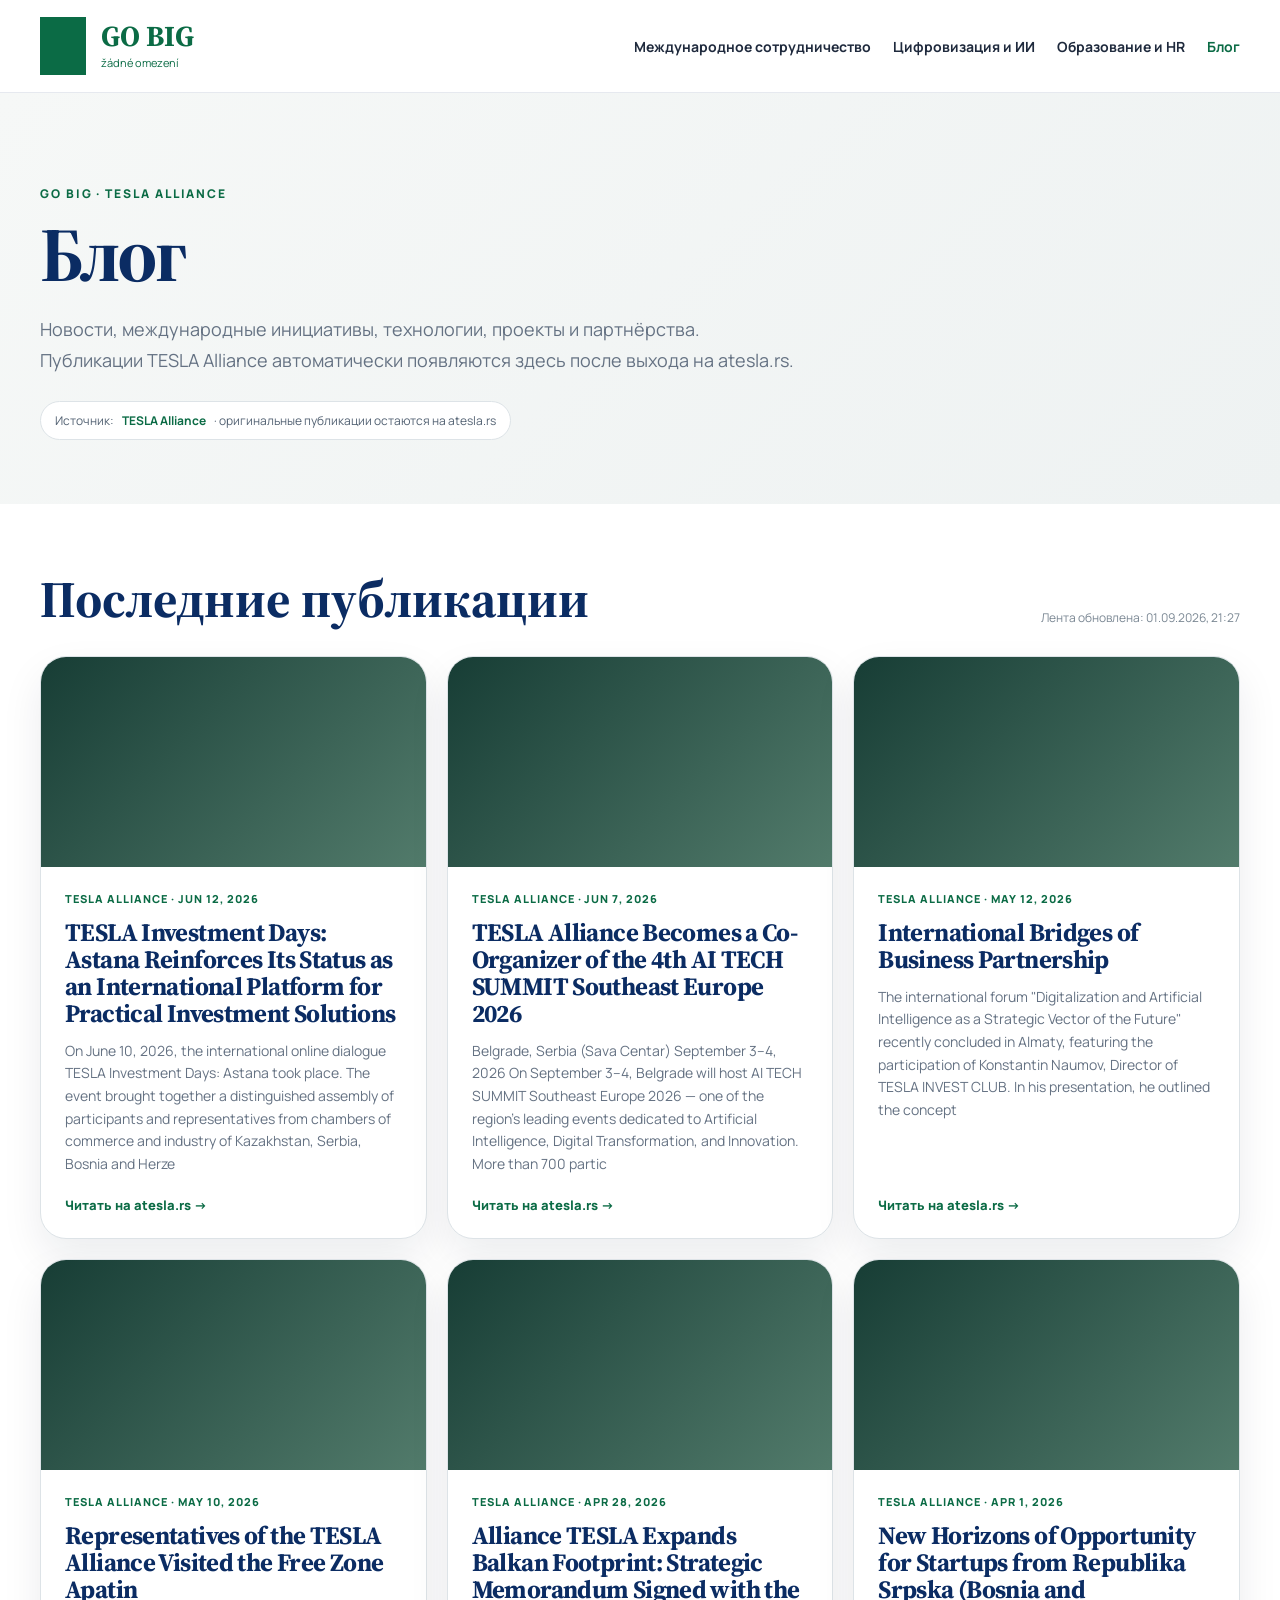
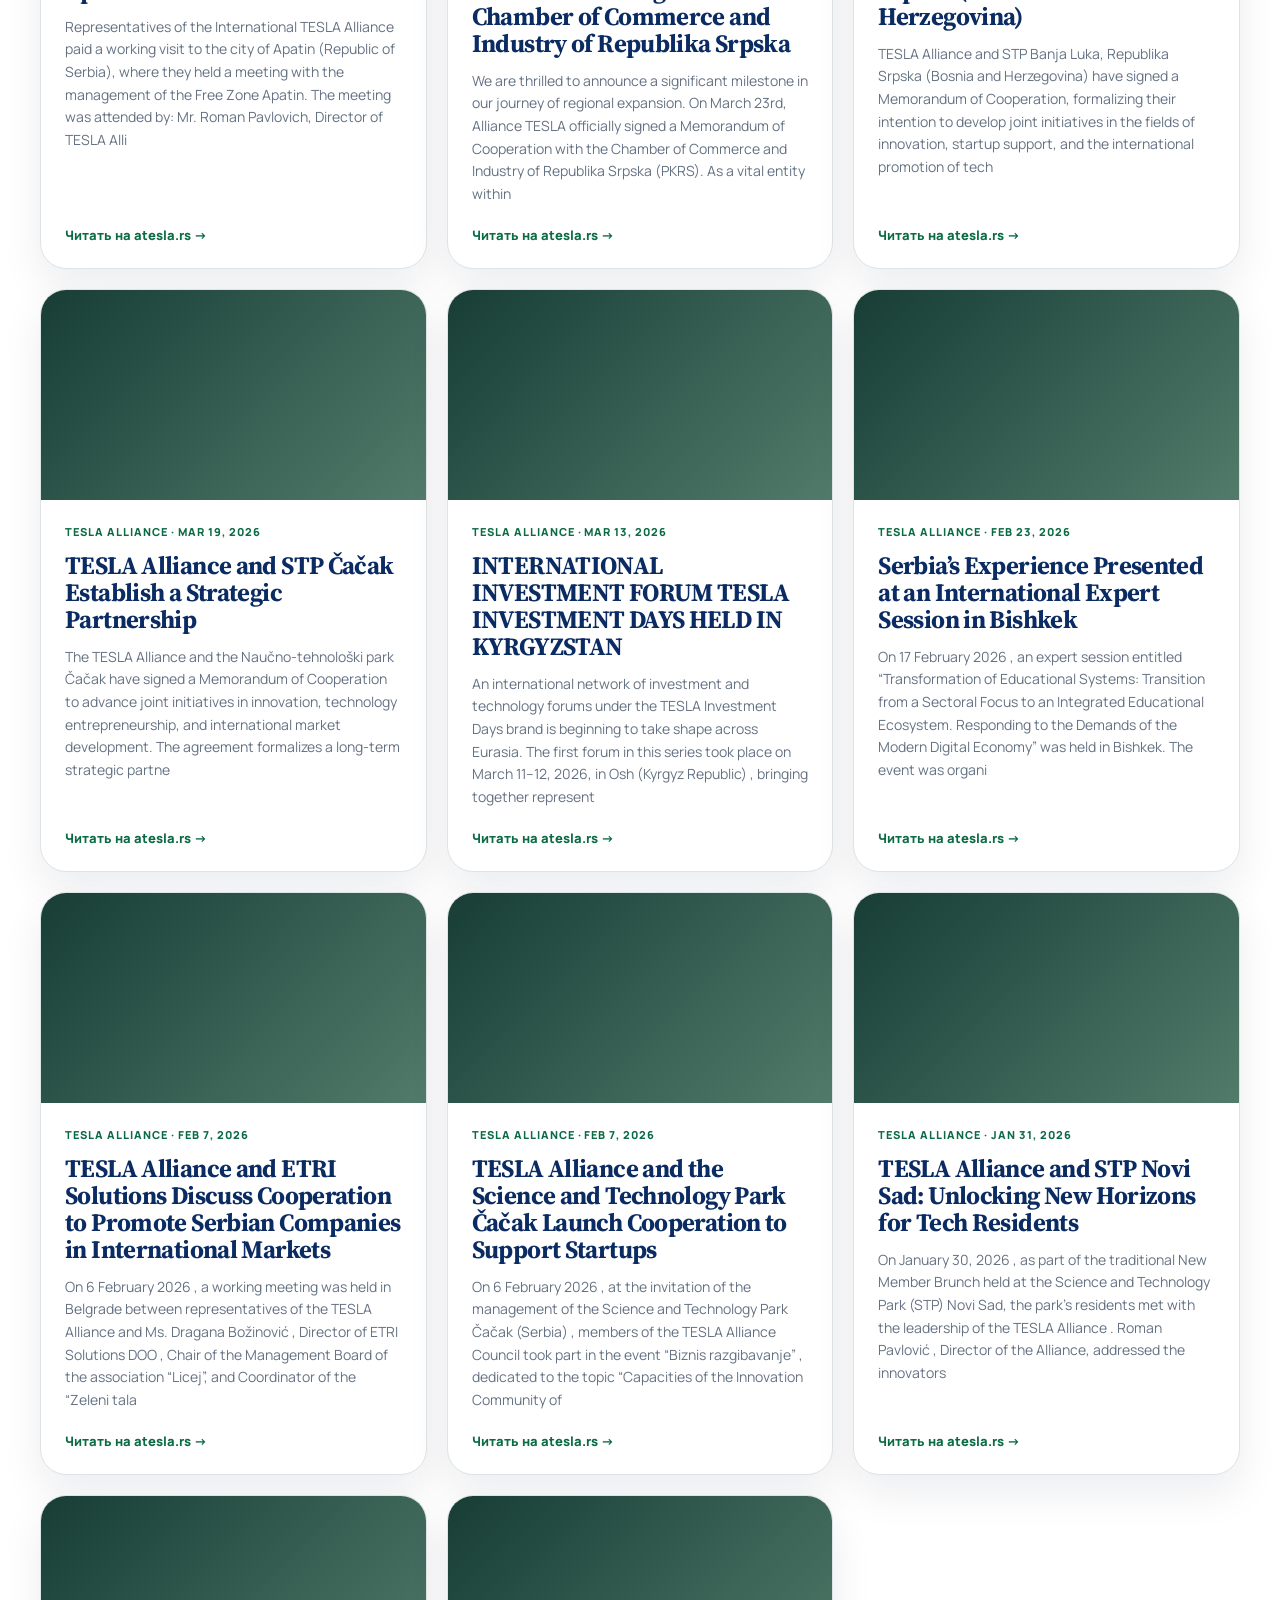
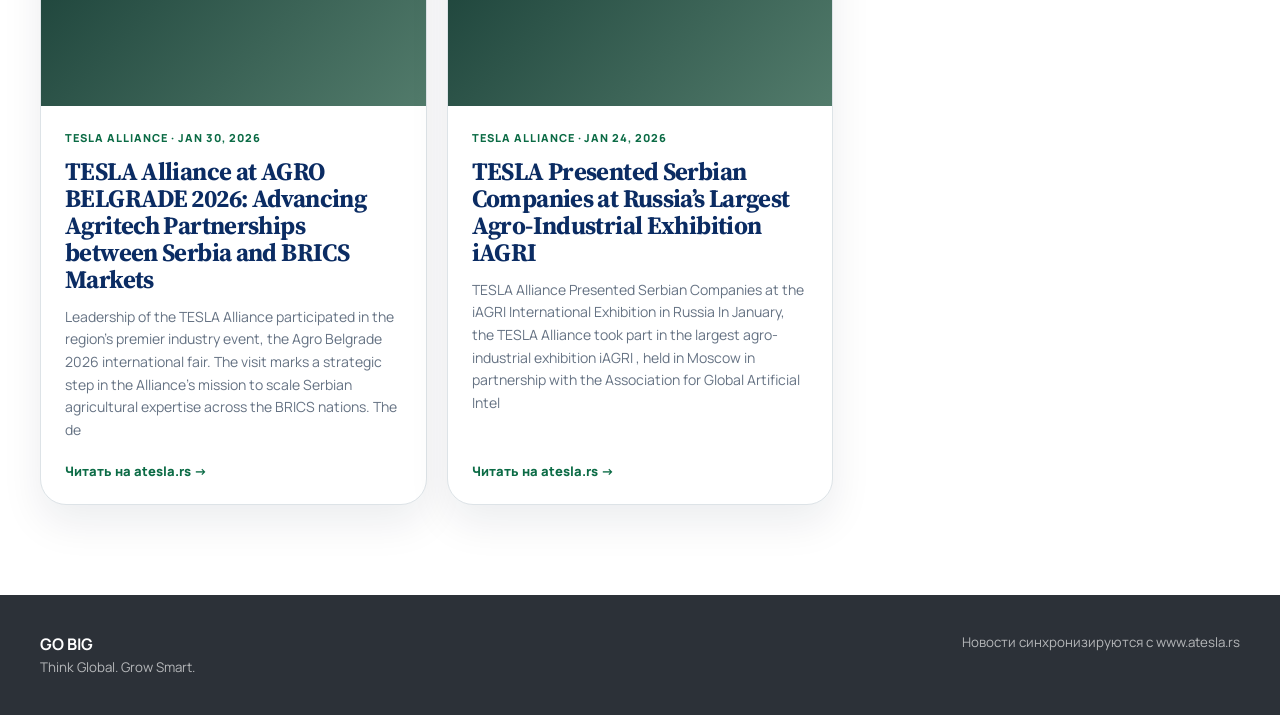
==== blog.html @ 586d740b "Add root GO BIG blog page" ====
<!doctype html>
<html lang="ru">
<head>
<meta charset="utf-8"/>
<meta name="viewport" content="width=device-width,initial-scale=1"/>
<title>Блог — GO BIG</title>
<meta name="description" content="Новости, международные проекты, технологии и партнёрства GO BIG и TESLA Alliance."/>
<style>
@import url('https://fonts.googleapis.com/css2?family=Manrope:wght@400;500;600;700;800&family=Source+Serif+4:opsz,wght@8..60,600;8..60,700&display=swap');
:root{--green:#0B6B45;--navy:#0B2C63;--ink:#1F2A3D;--muted:#657283;--soft:#F3F5F7;--line:#DDE3E7;--serif:"Source Serif 4",Georgia,serif;--sans:"Manrope",Arial,sans-serif;--shadow:0 18px 42px rgba(17,29,47,.08)}
*{box-sizing:border-box}body{margin:0;background:#fff;color:var(--ink);font-family:var(--sans)}a{text-decoration:none;color:inherit}.wrap{width:min(1200px,calc(100% - 48px));margin:auto}header{position:sticky;top:0;z-index:20;background:rgba(255,255,255,.96);border-bottom:1px solid rgba(11,44,99,.1);backdrop-filter:blur(10px)}.head{min-height:92px;display:flex;align-items:center;justify-content:space-between;gap:24px}.brand{display:flex;align-items:center;gap:15px}.mark{width:46px;height:58px;background:var(--green)}.brand strong{display:block;color:var(--green);font:700 29px/1 var(--serif)}.brand small{display:block;margin-top:4px;color:var(--green);font-size:11px}.nav{display:flex;gap:22px;align-items:center;font-size:14px;font-weight:700}.nav a:hover,.nav .active{color:var(--green)}
.hero{padding:92px 0 64px;background:linear-gradient(135deg,#f6f8f7 0%,#eef2f2 100%)}.kicker{color:var(--green);font-size:12px;font-weight:800;letter-spacing:.16em;text-transform:uppercase}.hero h1{margin:16px 0 0;color:var(--navy);font:700 clamp(52px,6vw,82px)/.94 var(--serif);letter-spacing:-.04em}.hero p{margin:24px 0 0;max-width:760px;color:var(--muted);font-size:18px;line-height:1.7}.source-note{display:inline-flex;gap:8px;align-items:center;margin-top:26px;padding:10px 14px;border-radius:999px;background:#fff;border:1px solid var(--line);font-size:12px;color:#536273}.source-note b{color:var(--green)}
.blog{padding:70px 0 90px}.blog-top{display:flex;justify-content:space-between;align-items:end;gap:30px;margin-bottom:30px}.blog-top h2{margin:0;color:var(--navy);font:700 clamp(34px,4vw,52px)/1 var(--serif)}.sync-state{font-size:12px;color:#7a8793}.grid{display:grid;grid-template-columns:repeat(3,minmax(0,1fr));gap:20px}.card{display:flex;flex-direction:column;min-height:430px;border:1px solid var(--line);border-radius:26px;overflow:hidden;background:#fff;box-shadow:var(--shadow);transition:transform .22s ease,box-shadow .22s ease}.card:hover{transform:translateY(-3px);box-shadow:0 24px 48px rgba(17,29,47,.11)}.media{height:210px;background:linear-gradient(135deg,#173d35,#527b6b);overflow:hidden}.media img{width:100%;height:100%;object-fit:cover}.body{padding:24px;display:flex;flex:1;flex-direction:column}.meta{color:var(--green);font-size:11px;font-weight:800;letter-spacing:.09em;text-transform:uppercase}.body h3{margin:13px 0 0;color:var(--navy);font:700 25px/1.08 var(--serif);letter-spacing:-.025em}.body p{margin:13px 0 0;color:var(--muted);font-size:14px;line-height:1.62}.more{margin-top:auto;padding-top:20px;color:var(--green);font-size:13px;font-weight:800}.empty{grid-column:1/-1;padding:38px;border:1px dashed #cbd4d9;border-radius:22px;color:var(--muted);line-height:1.7;background:#fafbfb}.footer{padding:38px 0;background:#2C3138;color:#fff}.foot{display:flex;justify-content:space-between;gap:30px}.foot small{color:rgba(255,255,255,.65)}
@media(max-width:900px){.grid{grid-template-columns:repeat(2,1fr)}.nav{gap:12px;font-size:12px}}@media(max-width:650px){.wrap{width:calc(100% - 28px)}.head{padding:14px 0;align-items:flex-start;flex-direction:column}.nav{overflow-x:auto;width:100%;white-space:nowrap;padding-bottom:5px}.hero{padding:65px 0 48px}.hero h1{font-size:50px}.grid{grid-template-columns:1fr}.blog-top{display:block}.sync-state{display:block;margin-top:10px}.card{min-height:0}.media{height:220px}.foot{flex-direction:column}}
</style>
</head>
<body>
<header><div class="wrap head"><a class="brand" href="index.html"><span class="mark"></span><span><strong>GO BIG</strong><small>žádné omezení</small></span></a><nav class="nav"><a href="international.html">Международное сотрудничество</a><a href="digital-ai.html">Цифровизация и ИИ</a><a href="education-hr.html">Образование и HR</a><a class="active" href="blog.html">Блог</a></nav></div></header>
<main>
<section class="hero"><div class="wrap"><div class="kicker">GO BIG · TESLA Alliance</div><h1>Блог</h1><p>Новости, международные инициативы, технологии, проекты и партнёрства. Публикации TESLA Alliance автоматически появляются здесь после выхода на atesla.rs.</p><div class="source-note">Источник: <b>TESLA Alliance</b> · оригинальные публикации остаются на atesla.rs</div></div></section>
<section class="blog"><div class="wrap"><div class="blog-top"><h2>Последние публикации</h2><span class="sync-state" id="syncState">Обновляем ленту…</span></div><div class="grid" id="blogGrid"><div class="empty">Загружаем публикации TESLA Alliance…</div></div></div></section>
</main>
<footer class="footer"><div class="wrap foot"><div><strong>GO BIG</strong><br><small>Think Global. Grow Smart.</small></div><small>Новости синхронизируются с www.atesla.rs</small></div></footer>
<script>
const grid=document.getElementById('blogGrid');
const state=document.getElementById('syncState');
const esc=s=>String(s||'').replace(/[&<>"']/g,c=>({'&':'&amp;','<':'&lt;','>':'&gt;','"':'&quot;',"'":'&#39;'}[c]));
fetch('assets/blog-data.json',{cache:'no-store'}).then(r=>{if(!r.ok)throw new Error('feed');return r.json()}).then(data=>{
 const items=Array.isArray(data.items)?data.items:[];
 if(!items.length)throw new Error('empty');
 grid.innerHTML=items.map(x=>`<a class="card" href="${esc(x.url)}" target="_blank" rel="noopener"><div class="media">${x.image?`<img src="${esc(x.image)}" alt="" loading="lazy" onerror="this.remove()">`:''}</div><div class="body"><div class="meta">${esc(x.source||'TESLA Alliance')}${x.date?` · ${esc(x.date)}`:''}</div><h3>${esc(x.title)}</h3>${x.summary?`<p>${esc(x.summary)}</p>`:''}<div class="more">Читать на atesla.rs →</div></div></a>`).join('');
 if(data.updated_at){const d=new Date(data.updated_at);state.textContent='Лента обновлена: '+d.toLocaleString('ru-RU',{day:'2-digit',month:'2-digit',year:'numeric',hour:'2-digit',minute:'2-digit'});}else state.textContent='Автоматическая лента TESLA Alliance';
}).catch(()=>{grid.innerHTML='<div class="empty">Лента временно недоступна. Оригинальные публикации можно посмотреть на <a href="https://www.atesla.rs/blog" target="_blank" rel="noopener" style="color:#0B6B45;font-weight:800">atesla.rs →</a></div>';state.textContent='Источник: atesla.rs';});
</script>
</body></html>
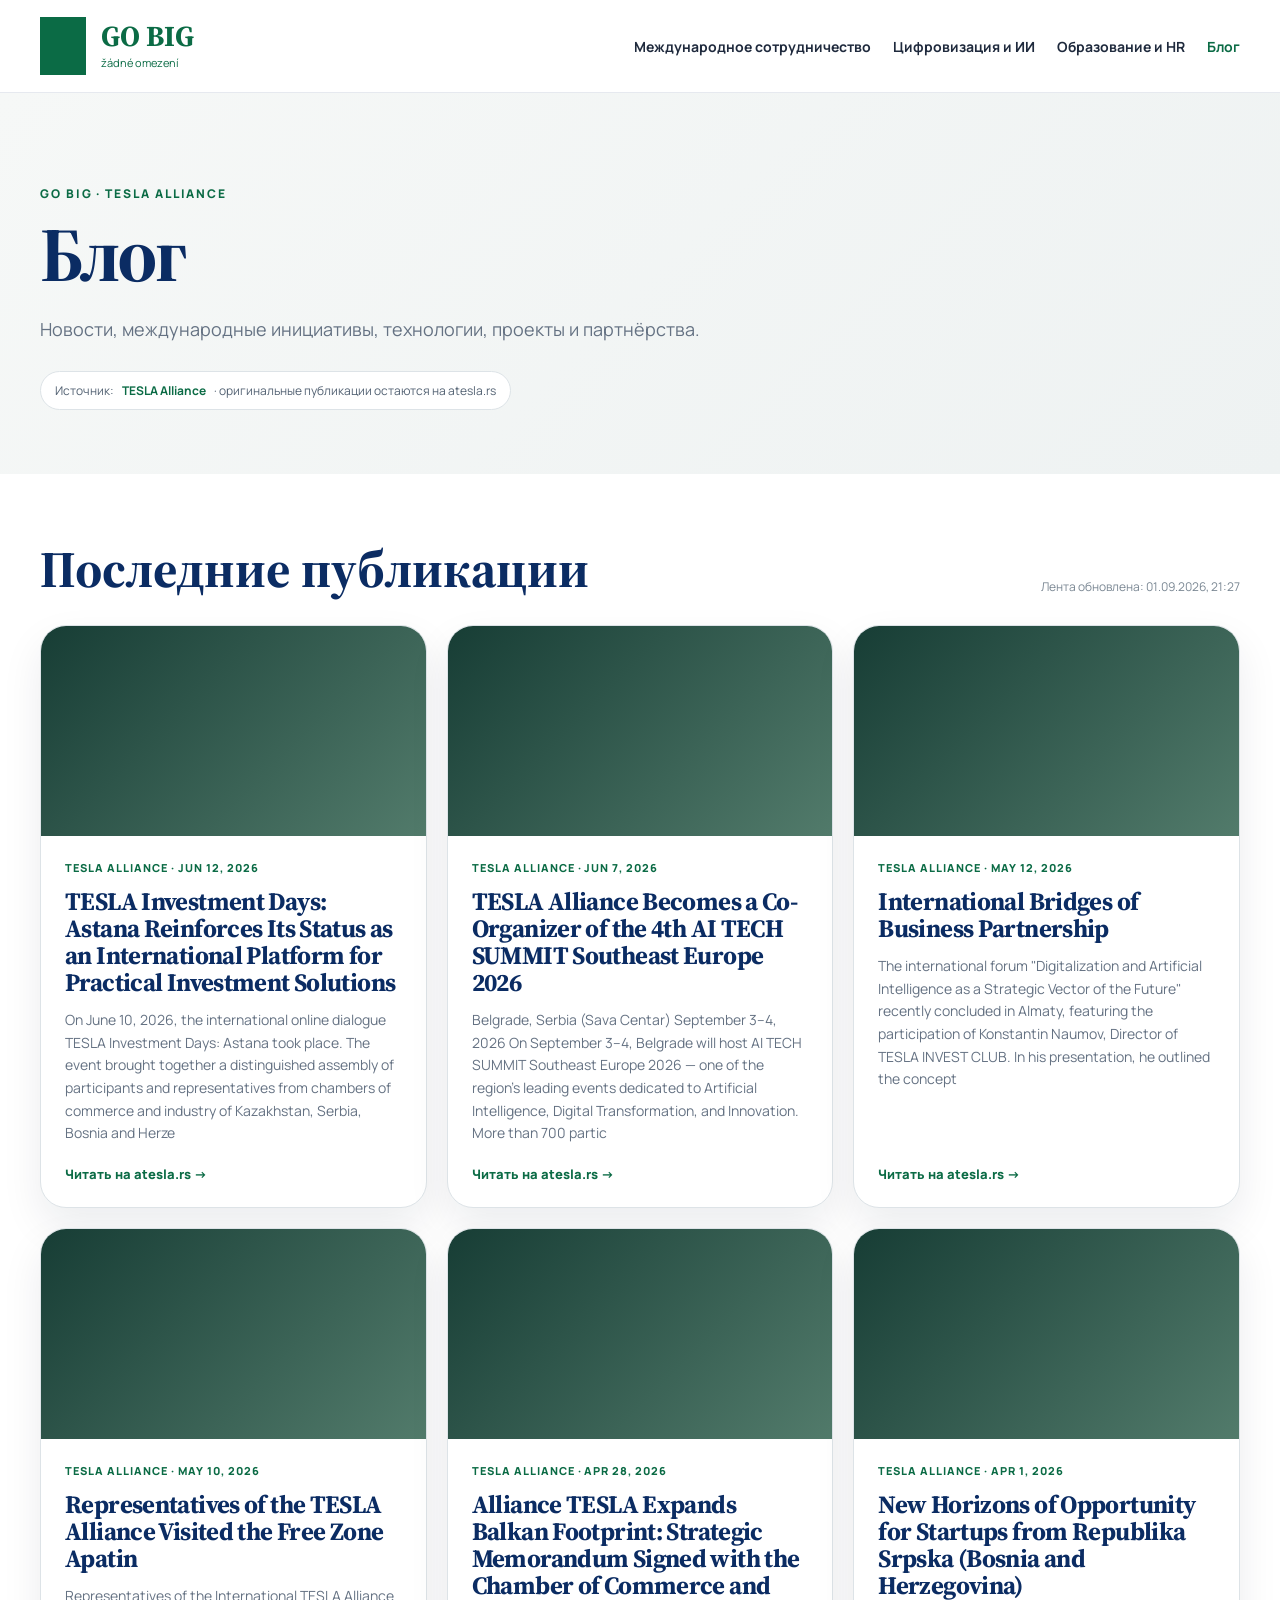
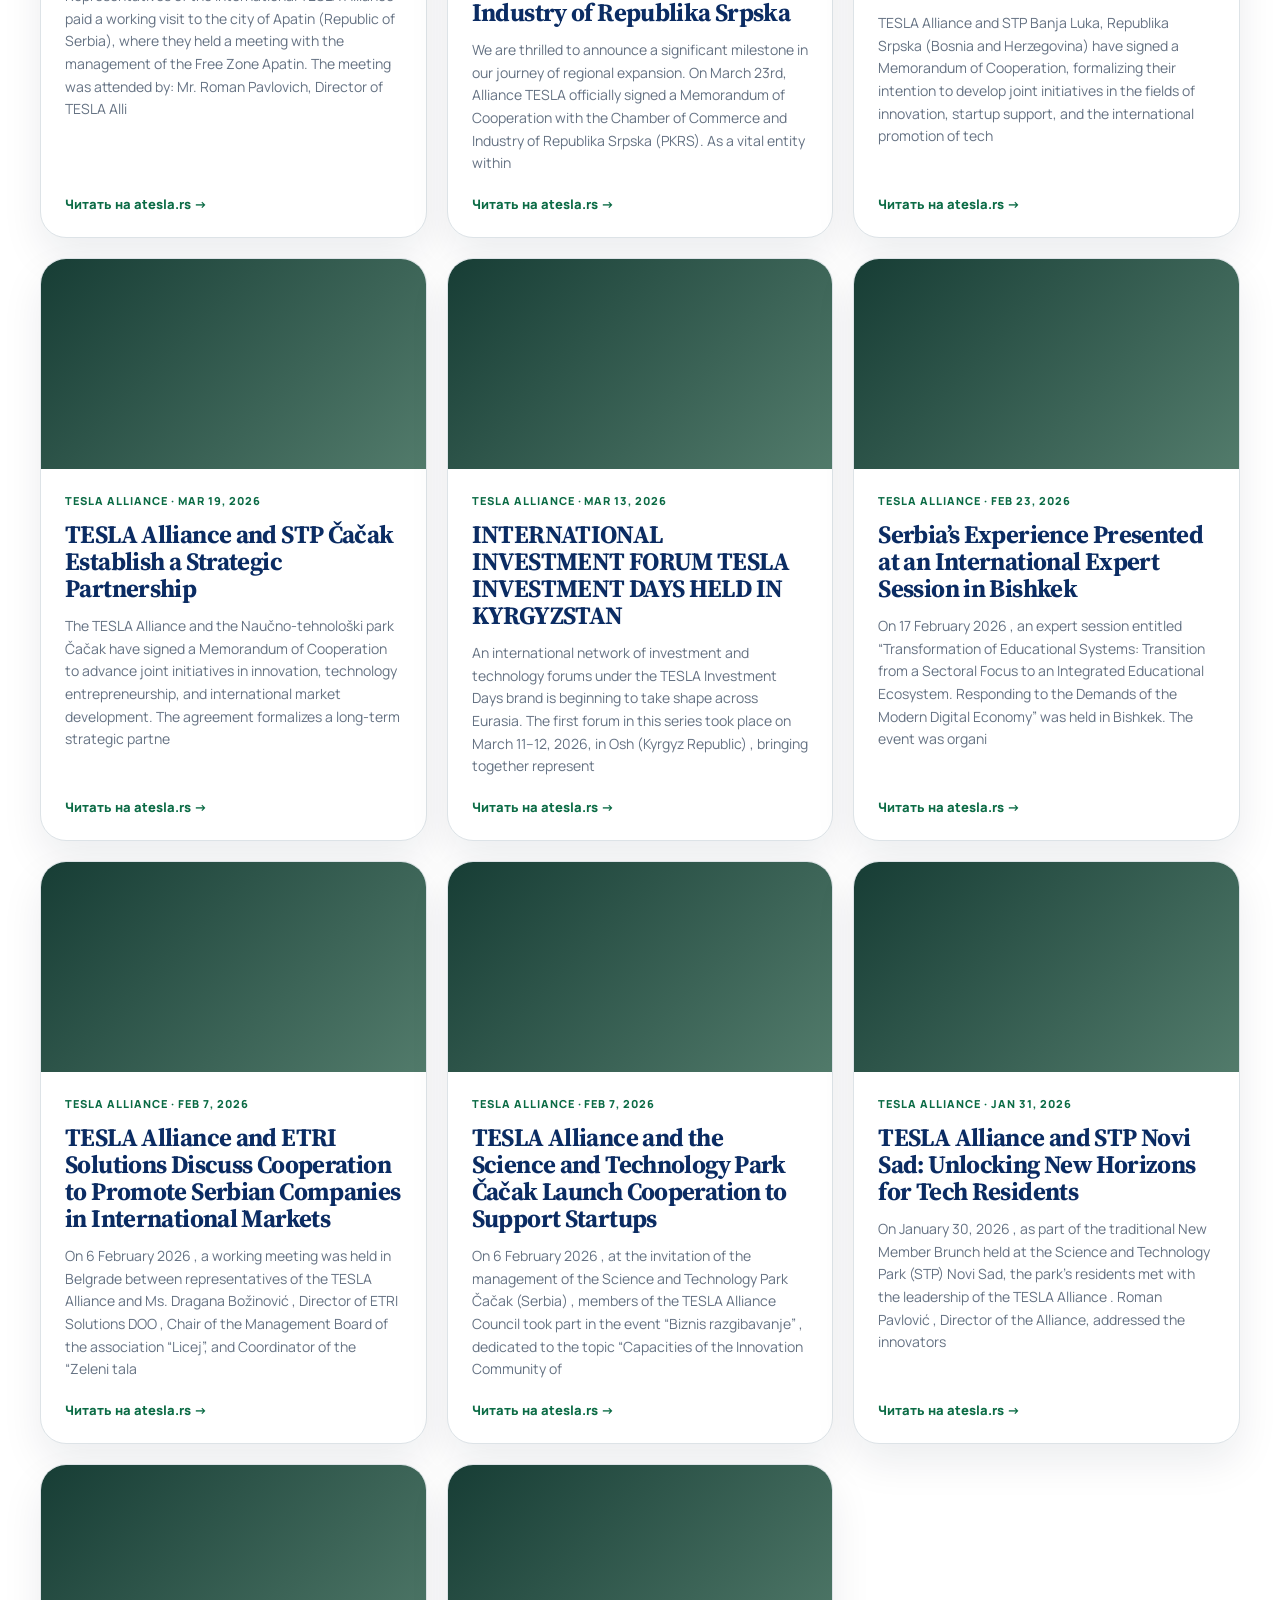
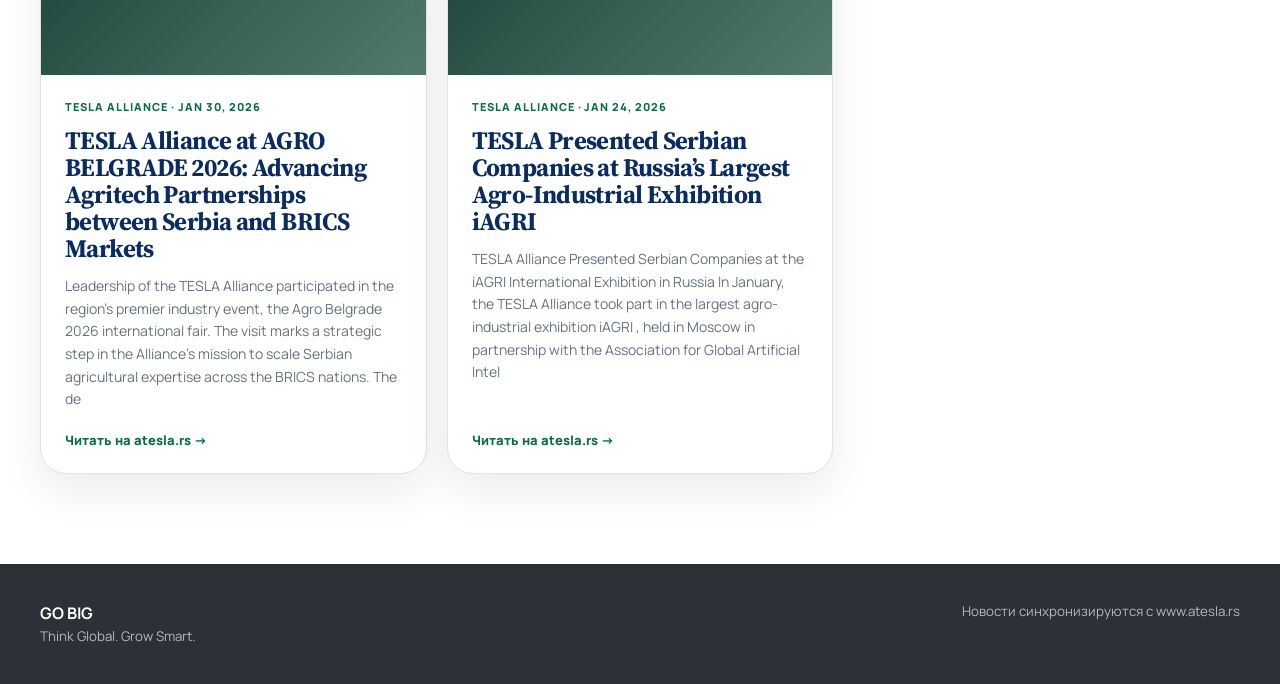
==== commit d9be04ac: "Remove automatic publishing sentence from blog intro" ====
--- a/blog.html
+++ b/blog.html
@@ -17,7 +17,7 @@
 <body>
 <header><div class="wrap head"><a class="brand" href="index.html"><span class="mark"></span><span><strong>GO BIG</strong><small>žádné omezení</small></span></a><nav class="nav"><a href="international.html">Международное сотрудничество</a><a href="digital-ai.html">Цифровизация и ИИ</a><a href="education-hr.html">Образование и HR</a><a class="active" href="blog.html">Блог</a></nav></div></header>
 <main>
-<section class="hero"><div class="wrap"><div class="kicker">GO BIG · TESLA Alliance</div><h1>Блог</h1><p>Новости, международные инициативы, технологии, проекты и партнёрства. Публикации TESLA Alliance автоматически появляются здесь после выхода на atesla.rs.</p><div class="source-note">Источник: <b>TESLA Alliance</b> · оригинальные публикации остаются на atesla.rs</div></div></section>
+<section class="hero"><div class="wrap"><div class="kicker">GO BIG · TESLA Alliance</div><h1>Блог</h1><p>Новости, международные инициативы, технологии, проекты и партнёрства.</p><div class="source-note">Источник: <b>TESLA Alliance</b> · оригинальные публикации остаются на atesla.rs</div></div></section>
 <section class="blog"><div class="wrap"><div class="blog-top"><h2>Последние публикации</h2><span class="sync-state" id="syncState">Обновляем ленту…</span></div><div class="grid" id="blogGrid"><div class="empty">Загружаем публикации TESLA Alliance…</div></div></div></section>
 </main>
 <footer class="footer"><div class="wrap foot"><div><strong>GO BIG</strong><br><small>Think Global. Grow Smart.</small></div><small>Новости синхронизируются с www.atesla.rs</small></div></footer>
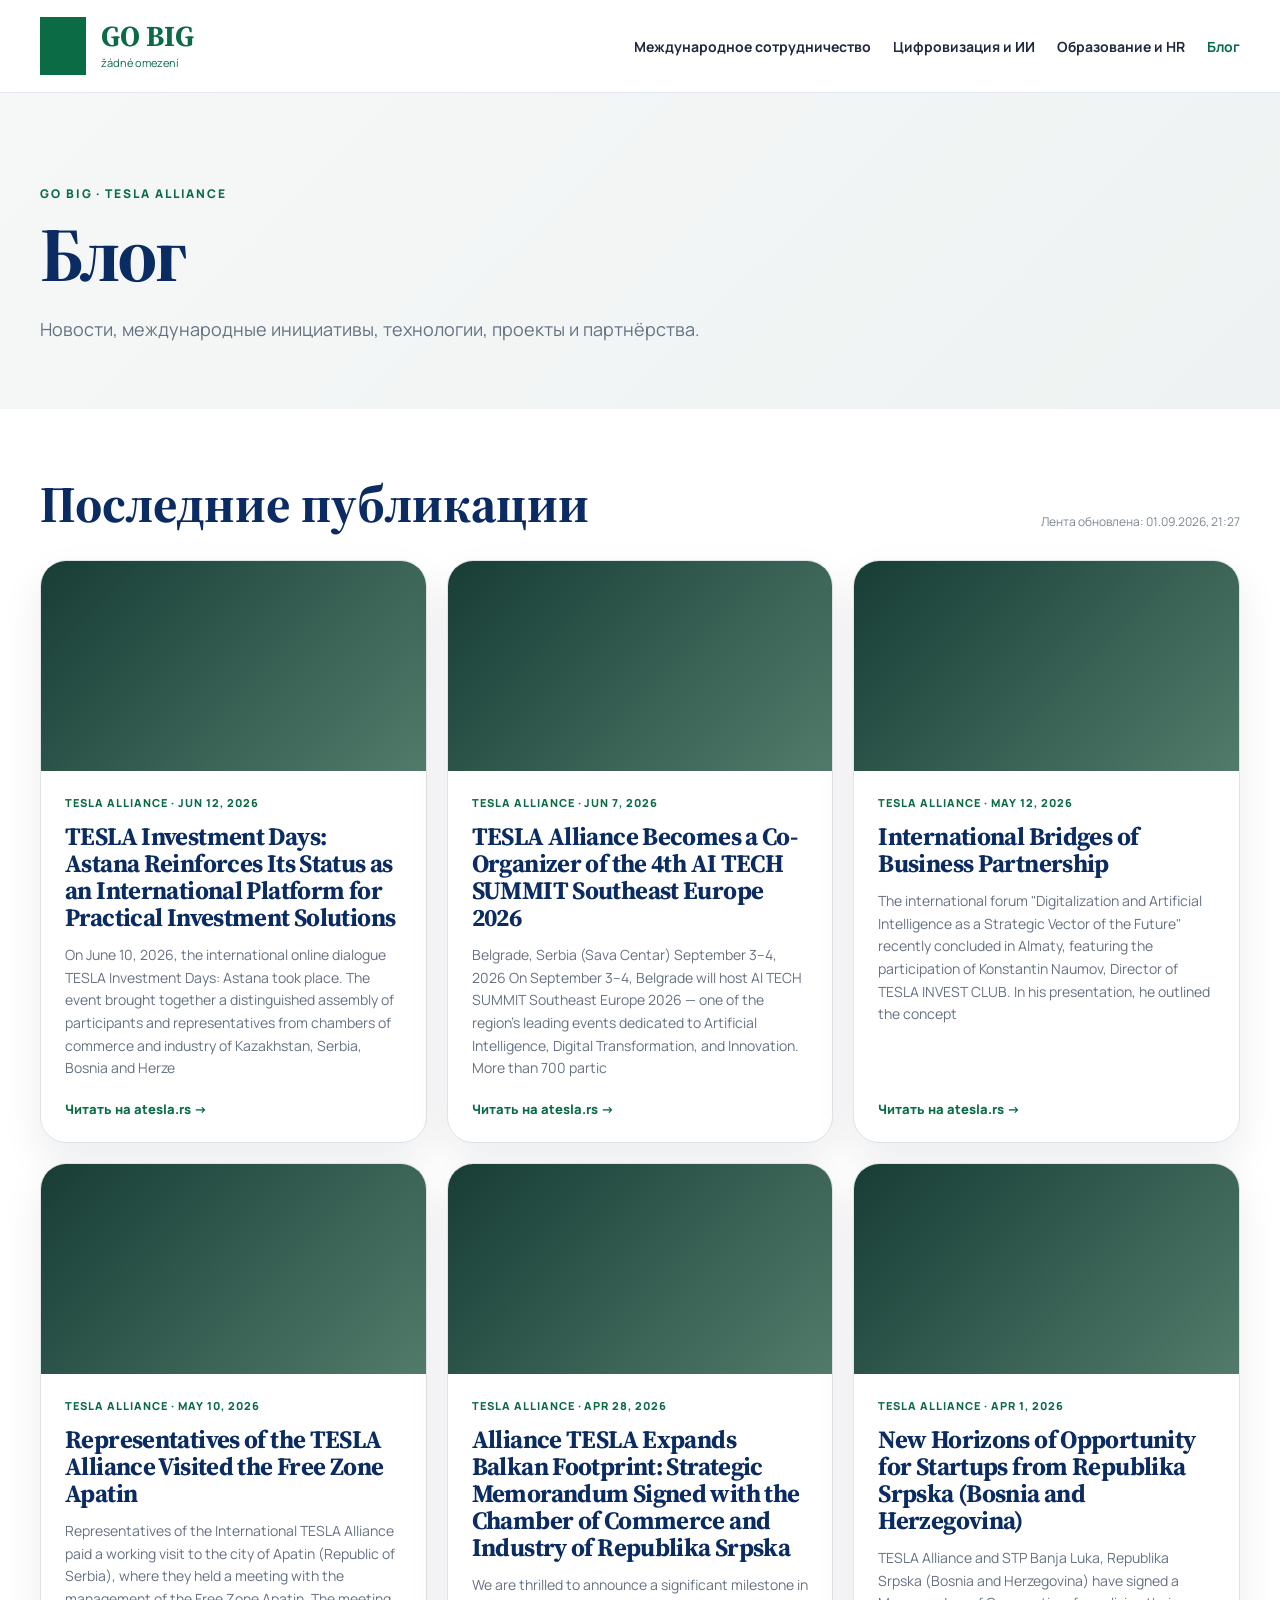
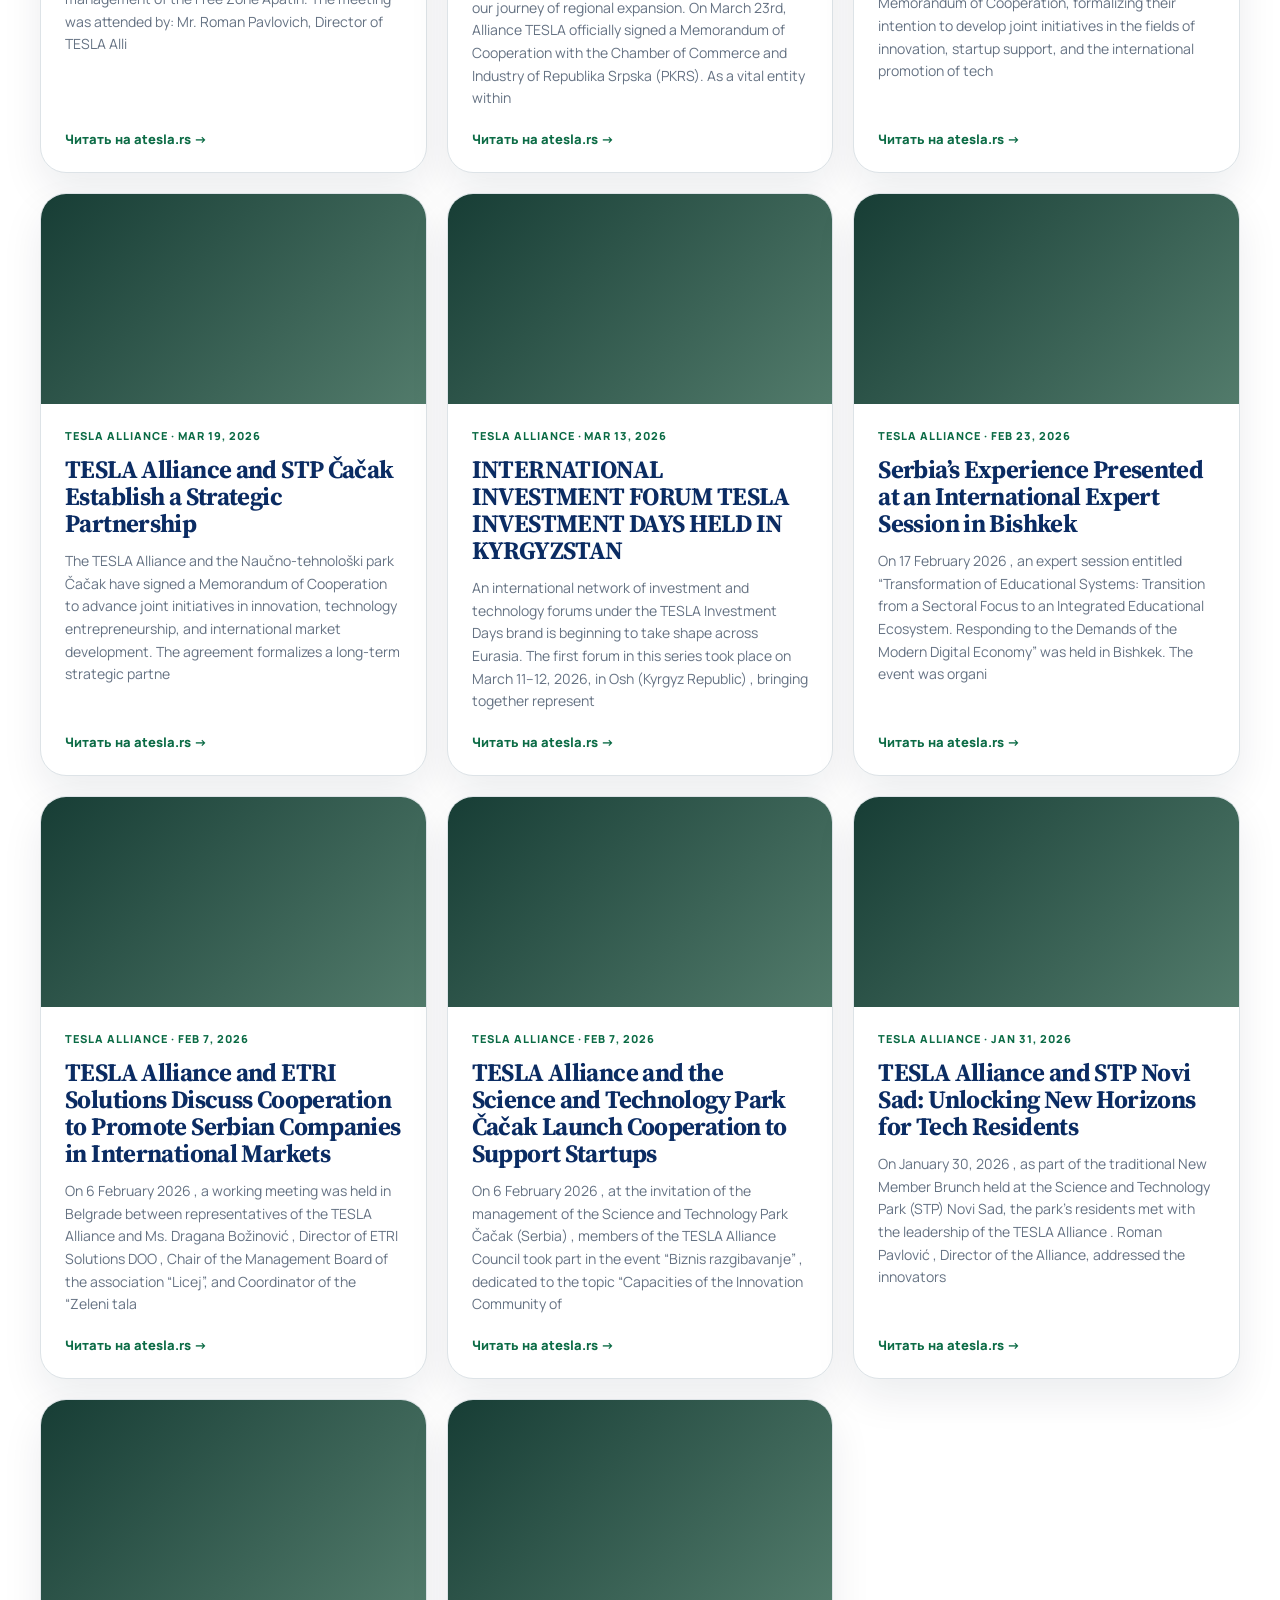
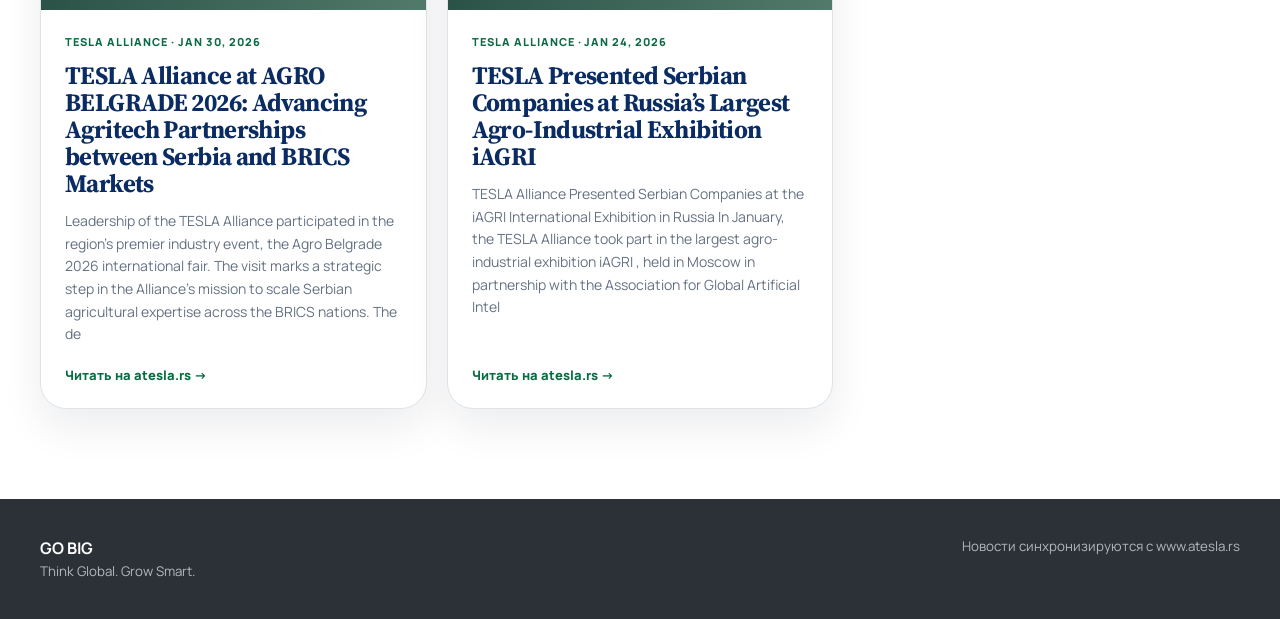
==== commit 77683eff: "Remove source note from blog hero" ====
--- a/blog.html
+++ b/blog.html
@@ -9,7 +9,7 @@
 @import url('https://fonts.googleapis.com/css2?family=Manrope:wght@400;500;600;700;800&family=Source+Serif+4:opsz,wght@8..60,600;8..60,700&display=swap');
 :root{--green:#0B6B45;--navy:#0B2C63;--ink:#1F2A3D;--muted:#657283;--soft:#F3F5F7;--line:#DDE3E7;--serif:"Source Serif 4",Georgia,serif;--sans:"Manrope",Arial,sans-serif;--shadow:0 18px 42px rgba(17,29,47,.08)}
 *{box-sizing:border-box}body{margin:0;background:#fff;color:var(--ink);font-family:var(--sans)}a{text-decoration:none;color:inherit}.wrap{width:min(1200px,calc(100% - 48px));margin:auto}header{position:sticky;top:0;z-index:20;background:rgba(255,255,255,.96);border-bottom:1px solid rgba(11,44,99,.1);backdrop-filter:blur(10px)}.head{min-height:92px;display:flex;align-items:center;justify-content:space-between;gap:24px}.brand{display:flex;align-items:center;gap:15px}.mark{width:46px;height:58px;background:var(--green)}.brand strong{display:block;color:var(--green);font:700 29px/1 var(--serif)}.brand small{display:block;margin-top:4px;color:var(--green);font-size:11px}.nav{display:flex;gap:22px;align-items:center;font-size:14px;font-weight:700}.nav a:hover,.nav .active{color:var(--green)}
-.hero{padding:92px 0 64px;background:linear-gradient(135deg,#f6f8f7 0%,#eef2f2 100%)}.kicker{color:var(--green);font-size:12px;font-weight:800;letter-spacing:.16em;text-transform:uppercase}.hero h1{margin:16px 0 0;color:var(--navy);font:700 clamp(52px,6vw,82px)/.94 var(--serif);letter-spacing:-.04em}.hero p{margin:24px 0 0;max-width:760px;color:var(--muted);font-size:18px;line-height:1.7}.source-note{display:inline-flex;gap:8px;align-items:center;margin-top:26px;padding:10px 14px;border-radius:999px;background:#fff;border:1px solid var(--line);font-size:12px;color:#536273}.source-note b{color:var(--green)}
+.hero{padding:92px 0 64px;background:linear-gradient(135deg,#f6f8f7 0%,#eef2f2 100%)}.kicker{color:var(--green);font-size:12px;font-weight:800;letter-spacing:.16em;text-transform:uppercase}.hero h1{margin:16px 0 0;color:var(--navy);font:700 clamp(52px,6vw,82px)/.94 var(--serif);letter-spacing:-.04em}.hero p{margin:24px 0 0;max-width:760px;color:var(--muted);font-size:18px;line-height:1.7}
 .blog{padding:70px 0 90px}.blog-top{display:flex;justify-content:space-between;align-items:end;gap:30px;margin-bottom:30px}.blog-top h2{margin:0;color:var(--navy);font:700 clamp(34px,4vw,52px)/1 var(--serif)}.sync-state{font-size:12px;color:#7a8793}.grid{display:grid;grid-template-columns:repeat(3,minmax(0,1fr));gap:20px}.card{display:flex;flex-direction:column;min-height:430px;border:1px solid var(--line);border-radius:26px;overflow:hidden;background:#fff;box-shadow:var(--shadow);transition:transform .22s ease,box-shadow .22s ease}.card:hover{transform:translateY(-3px);box-shadow:0 24px 48px rgba(17,29,47,.11)}.media{height:210px;background:linear-gradient(135deg,#173d35,#527b6b);overflow:hidden}.media img{width:100%;height:100%;object-fit:cover}.body{padding:24px;display:flex;flex:1;flex-direction:column}.meta{color:var(--green);font-size:11px;font-weight:800;letter-spacing:.09em;text-transform:uppercase}.body h3{margin:13px 0 0;color:var(--navy);font:700 25px/1.08 var(--serif);letter-spacing:-.025em}.body p{margin:13px 0 0;color:var(--muted);font-size:14px;line-height:1.62}.more{margin-top:auto;padding-top:20px;color:var(--green);font-size:13px;font-weight:800}.empty{grid-column:1/-1;padding:38px;border:1px dashed #cbd4d9;border-radius:22px;color:var(--muted);line-height:1.7;background:#fafbfb}.footer{padding:38px 0;background:#2C3138;color:#fff}.foot{display:flex;justify-content:space-between;gap:30px}.foot small{color:rgba(255,255,255,.65)}
 @media(max-width:900px){.grid{grid-template-columns:repeat(2,1fr)}.nav{gap:12px;font-size:12px}}@media(max-width:650px){.wrap{width:calc(100% - 28px)}.head{padding:14px 0;align-items:flex-start;flex-direction:column}.nav{overflow-x:auto;width:100%;white-space:nowrap;padding-bottom:5px}.hero{padding:65px 0 48px}.hero h1{font-size:50px}.grid{grid-template-columns:1fr}.blog-top{display:block}.sync-state{display:block;margin-top:10px}.card{min-height:0}.media{height:220px}.foot{flex-direction:column}}
 </style>
@@ -17,7 +17,7 @@
 <body>
 <header><div class="wrap head"><a class="brand" href="index.html"><span class="mark"></span><span><strong>GO BIG</strong><small>žádné omezení</small></span></a><nav class="nav"><a href="international.html">Международное сотрудничество</a><a href="digital-ai.html">Цифровизация и ИИ</a><a href="education-hr.html">Образование и HR</a><a class="active" href="blog.html">Блог</a></nav></div></header>
 <main>
-<section class="hero"><div class="wrap"><div class="kicker">GO BIG · TESLA Alliance</div><h1>Блог</h1><p>Новости, международные инициативы, технологии, проекты и партнёрства.</p><div class="source-note">Источник: <b>TESLA Alliance</b> · оригинальные публикации остаются на atesla.rs</div></div></section>
+<section class="hero"><div class="wrap"><div class="kicker">GO BIG · TESLA Alliance</div><h1>Блог</h1><p>Новости, международные инициативы, технологии, проекты и партнёрства.</p></div></section>
 <section class="blog"><div class="wrap"><div class="blog-top"><h2>Последние публикации</h2><span class="sync-state" id="syncState">Обновляем ленту…</span></div><div class="grid" id="blogGrid"><div class="empty">Загружаем публикации TESLA Alliance…</div></div></div></section>
 </main>
 <footer class="footer"><div class="wrap foot"><div><strong>GO BIG</strong><br><small>Think Global. Grow Smart.</small></div><small>Новости синхронизируются с www.atesla.rs</small></div></footer>
